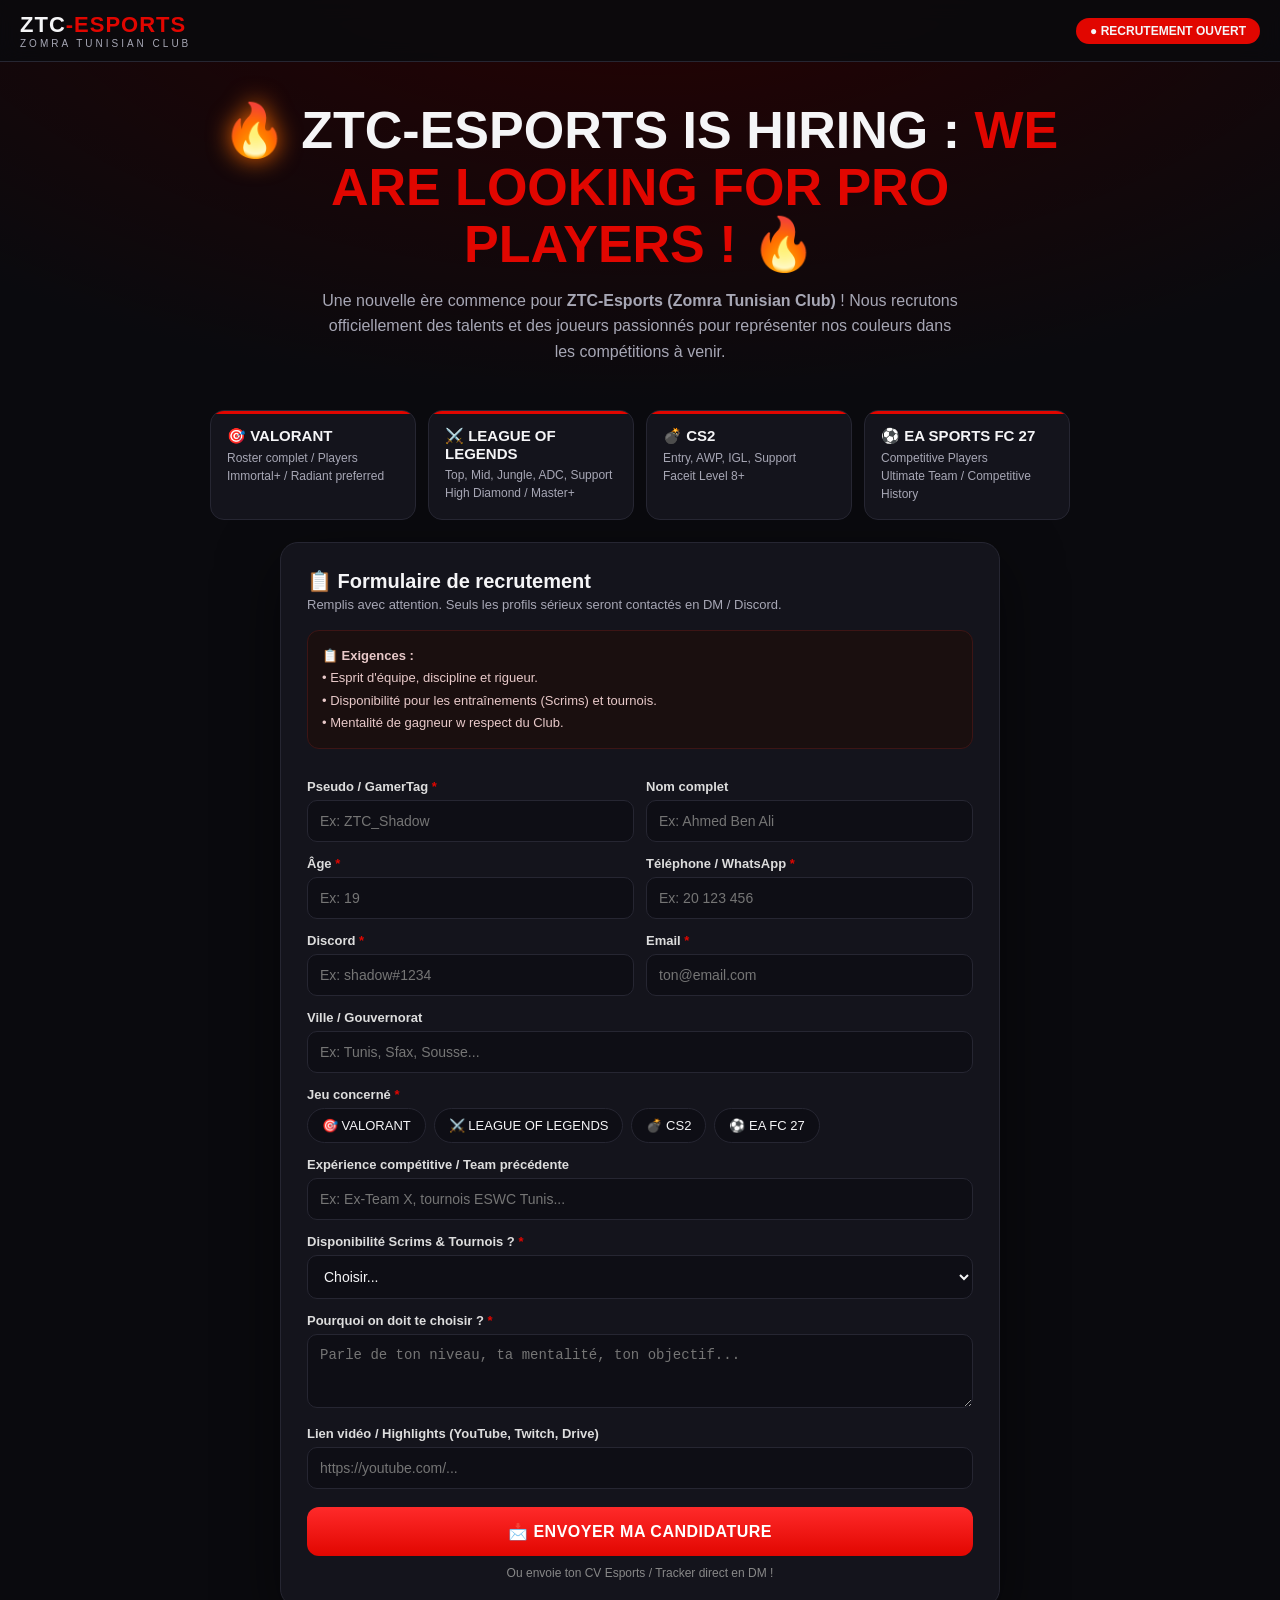
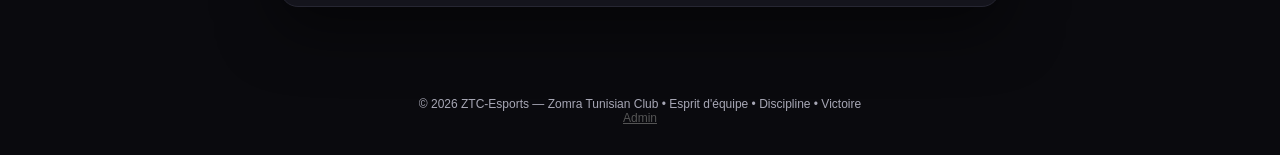
==== ztc-recrutement.html @ c53e6dd2 "ZTC-Esports recrutement form -> Discord webhook" ====
<!DOCTYPE html>
<html lang="fr">
<head>
<meta charset="UTF-8" />
<meta name="viewport" content="width=device-width, initial-scale=1.0" />
<title>ZTC-Esports — Recrutement Pro Players</title>
<meta name="description" content="ZTC-Esports (Zomra Tunisian Club) recrute : VALORANT, League of Legends, CS2, EA FC 27. Postule maintenant !" />
<style>
*{margin:0;padding:0;box-sizing:border-box}
:root{--red:#e10600;--red2:#ff2a2a;--bg:#0a0a0e;--card:#14141c;--line:#262632;--txt:#f5f5f7;--mut:#a7a7b5;--gold:#d4af37}
body{font-family:'Segoe UI',Arial,sans-serif;background:radial-gradient(1000px 500px at 50% -100px,#2a0000,transparent),var(--bg);color:var(--txt);min-height:100vh}
.top{position:sticky;top:0;z-index:10;background:rgba(10,10,14,.9);backdrop-filter:blur(10px);border-bottom:1px solid var(--line);display:flex;align-items:center;justify-content:space-between;padding:12px 20px}
.logo{font-weight:900;font-size:22px;letter-spacing:1px}.logo span{color:var(--red)}.logo small{display:block;font-size:10px;letter-spacing:3px;color:var(--mut);font-weight:400}
.badge{background:var(--red);padding:6px 14px;border-radius:20px;font-size:12px;font-weight:800;animation:pulse 1.6s infinite}
@keyframes pulse{0%,100%{box-shadow:0 0 0 0 rgba(225,6,0,.6)}50%{box-shadow:0 0 0 8px rgba(225,6,0,0)}}
.hero{max-width:900px;margin:0 auto;padding:40px 20px 10px;text-align:center}
.hero h1{font-size:clamp(28px,5vw,52px);font-weight:900;line-height:1.1}.hero h1 .fire{filter:drop-shadow(0 0 12px #ff6a00)}
.hero h1 .red{color:var(--red)}
.hero p.sub{color:var(--mut);margin:14px auto;max-width:640px;line-height:1.6}
.games{display:grid;grid-template-columns:repeat(auto-fit,minmax(180px,1fr));gap:12px;max-width:900px;margin:22px auto;padding:0 20px}
.g{background:var(--card);border:1px solid var(--line);border-radius:14px;padding:16px;text-align:left;position:relative;overflow:hidden}
.g::after{content:'';position:absolute;top:0;left:0;right:0;height:3px;background:var(--red)}
.g b{display:block;font-size:15px;margin-bottom:4px}.g small{color:var(--mut);font-size:12px;line-height:1.5;display:block}
.wrap{max-width:760px;margin:20px auto 60px;padding:0 20px}
.form-card{background:var(--card);border:1px solid var(--line);border-radius:18px;padding:26px;box-shadow:0 20px 60px rgba(0,0,0,.5)}
.form-card h2{font-size:20px;margin-bottom:4px}.form-card p.hint{color:var(--mut);font-size:13px;margin-bottom:18px}
label{display:block;font-size:13px;font-weight:700;margin:14px 0 6px;color:#ddd}label i{color:var(--red);font-style:normal}
input,select,textarea{width:100%;background:#0e0e15;border:1px solid var(--line);color:var(--txt);border-radius:10px;padding:12px;font-size:14px;outline:none}
input:focus,select:focus,textarea:focus{border-color:var(--red)}
.row2{display:grid;grid-template-columns:1fr 1fr;gap:12px}@media(max-width:600px){.row2{grid-template-columns:1fr}}
.chips{display:flex;flex-wrap:wrap;gap:8px;margin-top:6px}
.chip{border:1px solid var(--line);background:#0e0e15;padding:9px 14px;border-radius:20px;font-size:13px;cursor:pointer;user-select:none}
.chip.active{background:var(--red);border-color:var(--red);font-weight:800}
.gamebox{display:none;background:#0e0e15;border:1px dashed #3a3a4a;border-radius:12px;padding:14px;margin-top:12px}
.gamebox.show{display:block}
.req{background:#1a0f0f;border:1px solid #3d1515;border-radius:12px;padding:14px;margin:16px 0;font-size:13px;line-height:1.7;color:#e8c9c9}
.btn{width:100%;background:linear-gradient(180deg,var(--red2),var(--red));border:none;color:#fff;font-weight:900;font-size:16px;padding:15px;border-radius:12px;cursor:pointer;margin-top:18px;letter-spacing:.5px}
.btn:active{transform:scale(.99)}
.btn.ghost{background:transparent;border:1px solid var(--line);margin-top:10px;font-size:14px}
.success{display:none;text-align:center;padding:20px 0}.success.show{display:block}
.success .ok{font-size:52px}.share{display:flex;gap:10px;margin-top:14px;flex-wrap:wrap}.share a,.share button{flex:1;min-width:160px;text-align:center;text-decoration:none;padding:13px;border-radius:10px;font-weight:800;font-size:14px;cursor:pointer;border:none}
.wa{background:#25D366;color:#fff}.copy{background:#fff;color:#111}.csv{background:transparent;color:var(--mut);border:1px solid var(--line)}
footer{text-align:center;color:var(--mut);font-size:12px;padding:30px}
table{width:100%;font-size:12px;border-collapse:collapse;margin-top:12px}th,td{border:1px solid var(--line);padding:8px;text-align:left}th{background:#000}
#adminBox{display:none;margin-top:20px}
</style>
</head>
<body>
<div class="top">
  <div class="logo">ZTC<span>-ESPORTS</span><small>ZOMRA TUNISIAN CLUB</small></div>
  <div class="badge">● RECRUTEMENT OUVERT</div>
</div>

<div class="hero">
  <h1><span class="fire">🔥</span> ZTC-ESPORTS IS HIRING : <span class="red">WE ARE LOOKING FOR PRO PLAYERS !</span> 🔥</h1>
  <p class="sub">Une nouvelle ère commence pour <b>ZTC-Esports (Zomra Tunisian Club)</b> ! Nous recrutons officiellement des talents et des joueurs passionnés pour représenter nos couleurs dans les compétitions à venir.</p>
</div>

<div class="games">
  <div class="g"><b>🎯 VALORANT</b><small>Roster complet / Players<br>Immortal+ / Radiant preferred</small></div>
  <div class="g"><b>⚔️ LEAGUE OF LEGENDS</b><small>Top, Mid, Jungle, ADC, Support<br>High Diamond / Master+</small></div>
  <div class="g"><b>💣 CS2</b><small>Entry, AWP, IGL, Support<br>Faceit Level 8+</small></div>
  <div class="g"><b>⚽ EA SPORTS FC 27</b><small>Competitive Players<br>Ultimate Team / Competitive History</small></div>
</div>

<div class="wrap">
<div class="form-card" id="formCard">
  <h2>📋 Formulaire de recrutement</h2>
  <p class="hint">Remplis avec attention. Seuls les profils sérieux seront contactés en DM / Discord.</p>

  <div class="req">
    <b>📋 Exigences :</b><br>
    • Esprit d'équipe, discipline et rigueur.<br>
    • Disponibilité pour les entraînements (Scrims) et tournois.<br>
    • Mentalité de gagneur w respect du Club.
  </div>

  <form id="applyForm">
    <div class="row2">
      <div><label>Pseudo / GamerTag <i>*</i></label><input name="pseudo" required placeholder="Ex: ZTC_Shadow" /></div>
      <div><label>Nom complet</label><input name="nom" placeholder="Ex: Ahmed Ben Ali" /></div>
    </div>
    <div class="row2">
      <div><label>Âge <i>*</i></label><input name="age" type="number" min="13" max="40" required placeholder="Ex: 19" /></div>
      <div><label>Téléphone / WhatsApp <i>*</i></label><input name="phone" required placeholder="Ex: 20 123 456" /></div>
    </div>
    <div class="row2">
      <div><label>Discord <i>*</i></label><input name="discord" required placeholder="Ex: shadow#1234" /></div>
      <div><label>Email <i>*</i></label><input name="email" type="email" required placeholder="ton@email.com" /></div>
    </div>
    <label>Ville / Gouvernorat</label>
    <input name="ville" placeholder="Ex: Tunis, Sfax, Sousse..." />

    <label>Jeu concerné <i>*</i></label>
    <div class="chips" id="gameChips">
      <div class="chip" data-g="VALORANT">🎯 VALORANT</div>
      <div class="chip" data-g="LEAGUE OF LEGENDS">⚔️ LEAGUE OF LEGENDS</div>
      <div class="chip" data-g="CS2">💣 CS2</div>
      <div class="chip" data-g="EA FC 27">⚽ EA FC 27</div>
    </div>
    <input type="hidden" name="jeu" id="jeuInput" required />

    <!-- VALORANT -->
    <div class="gamebox" id="box-VALORANT">
      <label>Rank actuel <i>*</i></label>
      <select name="val_rank"><option value="">Choisir...</option><option>Silver-Gold</option><option>Platinum-Diamond</option><option>Immortal</option><option>Radiant</option></select>
      <label>Rôle principal</label>
      <select name="val_role"><option value="">Choisir...</option><option>Duelist</option><option>Initiator</option><option>Controller</option><option>Sentinel</option><option>Flex</option></select>
      <label>Tracker / Valorant Profile Link <i>*</i></label>
      <input name="val_tracker" placeholder="https://tracker.gg/valorant/..." />
    </div>
    <!-- LOL -->
    <div class="gamebox" id="box-LEAGUE OF LEGENDS">
      <label>Rank <i>*</i></label>
      <select name="lol_rank"><option value="">Choisir...</option><option>Platinum</option><option>Diamond</option><option>Master+</option><option>Challenger</option></select>
      <label>Poste <i>*</i></label>
      <select name="lol_role"><option value="">Choisir...</option><option>Top</option><option>Jungle</option><option>Mid</option><option>ADC</option><option>Support</option></select>
      <label>Main Champions (3)</label><input name="lol_champs" placeholder="Ex: Yasuo, Lee Sin, Jinx" />
      <label>OP.GG / U.GG Link <i>*</i></label><input name="lol_opgg" placeholder="https://op.gg/..." />
    </div>
    <!-- CS2 -->
    <div class="gamebox" id="box-CS2">
      <label>Faceit Level / Premier Rating <i>*</i></label><input name="cs_rank" placeholder="Ex: Faceit 10 - 2500 ELO" />
      <label>Rôle <i>*</i></label>
      <select name="cs_role"><option value="">Choisir...</option><option>Entry</option><option>AWP</option><option>IGL</option><option>Support</option><option>Rifler</option></select>
      <label>Faceit / Steam Link <i>*</i></label><input name="cs_link" placeholder="https://faceit.com/..." />
    </div>
    <!-- FC27 -->
    <div class="gamebox" id="box-EA FC 27">
      <label>Mode <i>*</i></label>
      <select name="fc_mode"><option value="">Choisir...</option><option>Ultimate Team</option><option>Clubs</option><option>Kick-Off compétitif</option></select>
      <label>PSN / EA ID / Xbox Gamertag <i>*</i></label><input name="fc_id" placeholder="Ex: ZTC_Ahmed_TN" />
      <label>Palmarès / Historique tournois</label><textarea name="fc_palmares" rows="2" placeholder="Tournois joués, classements..."></textarea>
    </div>

    <label>Expérience compétitive / Team précédente</label>
    <input name="experience" placeholder="Ex: Ex-Team X, tournois ESWC Tunis..." />
    <label>Disponibilité Scrims & Tournois ? <i>*</i></label>
    <select name="dispo" required><option value="">Choisir...</option><option>Oui 100% disponible</option><option>Oui le soir seulement</option><option>Week-end seulement</option><option>Non</option></select>
    <label>Pourquoi on doit te choisir ? <i>*</i></label>
    <textarea name="motivation" rows="3" required placeholder="Parle de ton niveau, ta mentalité, ton objectif..."></textarea>
    <label>Lien vidéo / Highlights (YouTube, Twitch, Drive)</label>
    <input name="video" placeholder="https://youtube.com/..." />

    <button class="btn" type="submit">📩 ENVOYER MA CANDIDATURE</button>
    <p style="text-align:center;color:#888;font-size:12px;margin-top:10px">Ou envoie ton CV Esports / Tracker direct en DM !</p>
  </form>

  <div class="success" id="successBox">
    <div class="ok">✅</div>
    <h2>Merci ! Candidature envoyée au Discord ZTC.</h2>
    <p class="hint" id="recapText" style="margin-top:8px"></p>
    <p class="hint" id="discordStatus" style="margin-top:8px;color:#57F287"></p>
    <div class="share">
      <button class="copy" id="copyBtn" type="button">Copier candidature</button>
    </div>
    <button class="btn ghost" onclick="location.reload()">+ Nouvelle candidature</button>
  </div>

  <div id="adminBox">
    <h3>👑 Candidatures reçues (<span id="cCount">0</span>)</h3>
    <div style="overflow:auto"><table id="cTable"><thead><tr><th>Date</th><th>Pseudo</th><th>Jeu</th><th>Rank/Rôle</th><th>Discord</th><th>Phone</th><th>Tracker</th></tr></thead><tbody></tbody></table></div>
    <button class="btn ghost" id="csvBtn">⬇ Exporter CSV (Excel / Google Sheet)</button>
  </div>
</div>
</div>

<footer>© 2026 ZTC-Esports — Zomra Tunisian Club • Esprit d'équipe • Discipline • Victoire<br><a href="?admin=1" style="color:#555">Admin</a></footer>

<script>
// CONFIG : 7ot Webhook URL mta3 Discord channel houni
// Kifech tjibou : Discord Server > Paramètres salon #recrutement > Intégrations > Webhooks > Nouveau webhook > Copier l'URL
// Exemple : https://discord.com/api/webhooks/1507164.../AbCdEf...
const DISCORD_WEBHOOK_URL = "https://discord.com/api/webhooks/1552377713334030497/cO3SZUS7Lhr7qfi8pFpoDiWa4bCMn7FBnalMcMgjkDfc_woODzR3Fo93ZoLMp0scJgVD";
const chips = document.querySelectorAll('.chip');
const jeuInput = document.getElementById('jeuInput');
let game = "";
chips.forEach(c=>c.addEventListener('click',()=>{
  chips.forEach(x=>x.classList.remove('active'));c.classList.add('active');
  game=c.dataset.g;jeuInput.value=game;
  document.querySelectorAll('.gamebox').forEach(b=>b.classList.remove('show'));
  const b=document.getElementById('box-'+game);if(b)b.classList.add('show');
}));
document.getElementById('applyForm').addEventListener('submit',async function(e){
  e.preventDefault();
  if(!game){alert('Ekhtar el jeu (VALORANT / LoL / CS2 / FC27)');return;}
  const btn=e.target.querySelector('button[type=submit]');btn.disabled=true;btn.textContent='⏳ Envoi vers Discord...';
  const fd=new FormData(e.target);const d=Object.fromEntries(fd.entries());
  d.date=new Date().toLocaleString('fr-TN');
  // save local
  const all=JSON.parse(localStorage.getItem('ztc_candidates')||'[]');all.push(d);
  localStorage.setItem('ztc_candidates',JSON.stringify(all));
  // build discord embed
  const tracker=d.val_tracker||d.lol_opgg||d.cs_link||d.fc_id||'-';
  const rank=d.val_rank||d.lol_rank||d.cs_rank||d.fc_mode||'-';
  const role=d.val_role||d.lol_role||d.cs_role||d.lol_champs||'-';
  const embed={
    title:"🔥 NOUVELLE CANDIDATURE — ZTC-Esports",
    color:14713344,
    fields:[
      {name:"🎮 Pseudo",value:String(d.pseudo||'-').slice(0,100),inline:true},
      {name:"🎯 Jeu",value:String(d.jeu||'-').slice(0,100),inline:true},
      {name:"🏆 Rank",value:String(rank).slice(0,100),inline:true},
      {name:"🛡 Rôle",value:String(role).slice(0,100),inline:true},
      {name:"👤 Age / Ville",value:`${d.age||'-'} ans — ${d.ville||'-'}`.slice(0,100),inline:true},
      {name:"📞 Tel",value:String(d.phone||'-').slice(0,100),inline:true},
      {name:"💬 Discord",value:String(d.discord||'-').slice(0,100),inline:false},
      {name:"📧 Email",value:String(d.email||'-').slice(0,100),inline:true},
      {name:"🔗 Tracker",value:String(tracker).slice(0,300),inline:false},
      {name:"🎓 Expérience",value:String(d.experience||'-').slice(0,500),inline:false},
      {name:"📅 Dispo",value:String(d.dispo||'-').slice(0,100),inline:true},
      {name:"🎬 Vidéo",value:String(d.video||'-').slice(0,300),inline:false},
      {name:"💪 Motivation",value:String(d.motivation||'-').slice(0,1000),inline:false}
    ],
    footer:{text:"ZTC-Esports • "+(d.date||'')},
    timestamp:new Date().toISOString()
  };
  let ok=false,err='';
  if(!DISCORD_WEBHOOK_URL || DISCORD_WEBHOOK_URL.includes('COLLE_TON')){
    err='Webhook ma t7atch : 7ot DISCORD_WEBHOOK_URL fi code.';
  } else {
    try{
      const r=await fetch(DISCORD_WEBHOOK_URL,{method:'POST',headers:{'Content-Type':'application/json'},body:JSON.stringify({username:'ZTC Recrutement',embeds:[embed]})});
      ok=r.ok;if(!r.ok)err='Discord rej3a '+r.status;
    }catch(ex){err=ex.message;}
  }
  document.getElementById('recapText').innerHTML=`<b>${d.pseudo}</b> — ${d.jeu} • ${rank} ${role}<br>On te contactera sur Discord <b>${d.discord}</b> si ton profil est retenu. GL HF !`;
  document.getElementById('discordStatus').textContent=ok?'✅ Tawslet l Discord channel mte3ek direct.':'⚠ '+err+' (candidature ma7foutha local, a3mel Export CSV fi ?admin=1)';
  document.getElementById('discordStatus').style.color=ok?'#57F287':'#ff5a5a';
  e.target.style.display='none';document.getElementById('successBox').classList.add('show');
  window._lastCand=d;
});
document.getElementById('copyBtn').addEventListener('click',()=>{
  const d=window._lastCand;if(!d)return;
  const t=`ZTC Candidature - ${d.pseudo} (${d.jeu}) - ${d.age}ans - ${d.phone} - Discord:${d.discord} - Tracker:${d.val_tracker||d.lol_opgg||d.cs_link||d.fc_id||'-'} - Dispo:${d.dispo} - Motiv:${d.motivation}`;
  navigator.clipboard.writeText(t);alert('Candidature copiée !');
});
// admin mode ?admin=1
if(location.search.includes('admin=1')){
  const box=document.getElementById('adminBox');box.style.display='block';
  const all=JSON.parse(localStorage.getItem('ztc_candidates')||'[]');
  document.getElementById('cCount').textContent=all.length;
  const tb=document.querySelector('#cTable tbody');
  all.forEach(c=>{const tr=document.createElement('tr');
    const tracker=c.val_tracker||c.lol_opgg||c.cs_link||c.fc_id||'';
    const rank=c.val_rank||c.lol_rank||c.cs_rank||c.fc_mode||'';
    const role=c.val_role||c.lol_role||c.cs_role||'';
    tr.innerHTML=`<td>${c.date||''}</td><td>${c.pseudo||''}</td><td>${c.jeu||''}</td><td>${rank} ${role}</td><td>${c.discord||''}</td><td>${c.phone||''}</td><td style="max-width:180px;overflow:hidden;text-overflow:ellipsis">${tracker}</td>`;
    tb.appendChild(tr);});
  document.getElementById('csvBtn').addEventListener('click',()=>{
    if(!all.length){alert('Ma fammech candidatures');return;}
    const keys=Object.keys(all[0]);
    const csv=[keys.join(';')].concat(all.map(o=>keys.map(k=>`"${(o[k]||'').toString().replace(/"/g,'""')}"`).join(';'))).join('\n');
    const a=document.createElement('a');a.href=URL.createObjectURL(new Blob(["\ufeff"+csv],{type:'text/csv'}));a.download='ztc-candidatures.csv';a.click();
  });
}
</script>
</body>
</html>
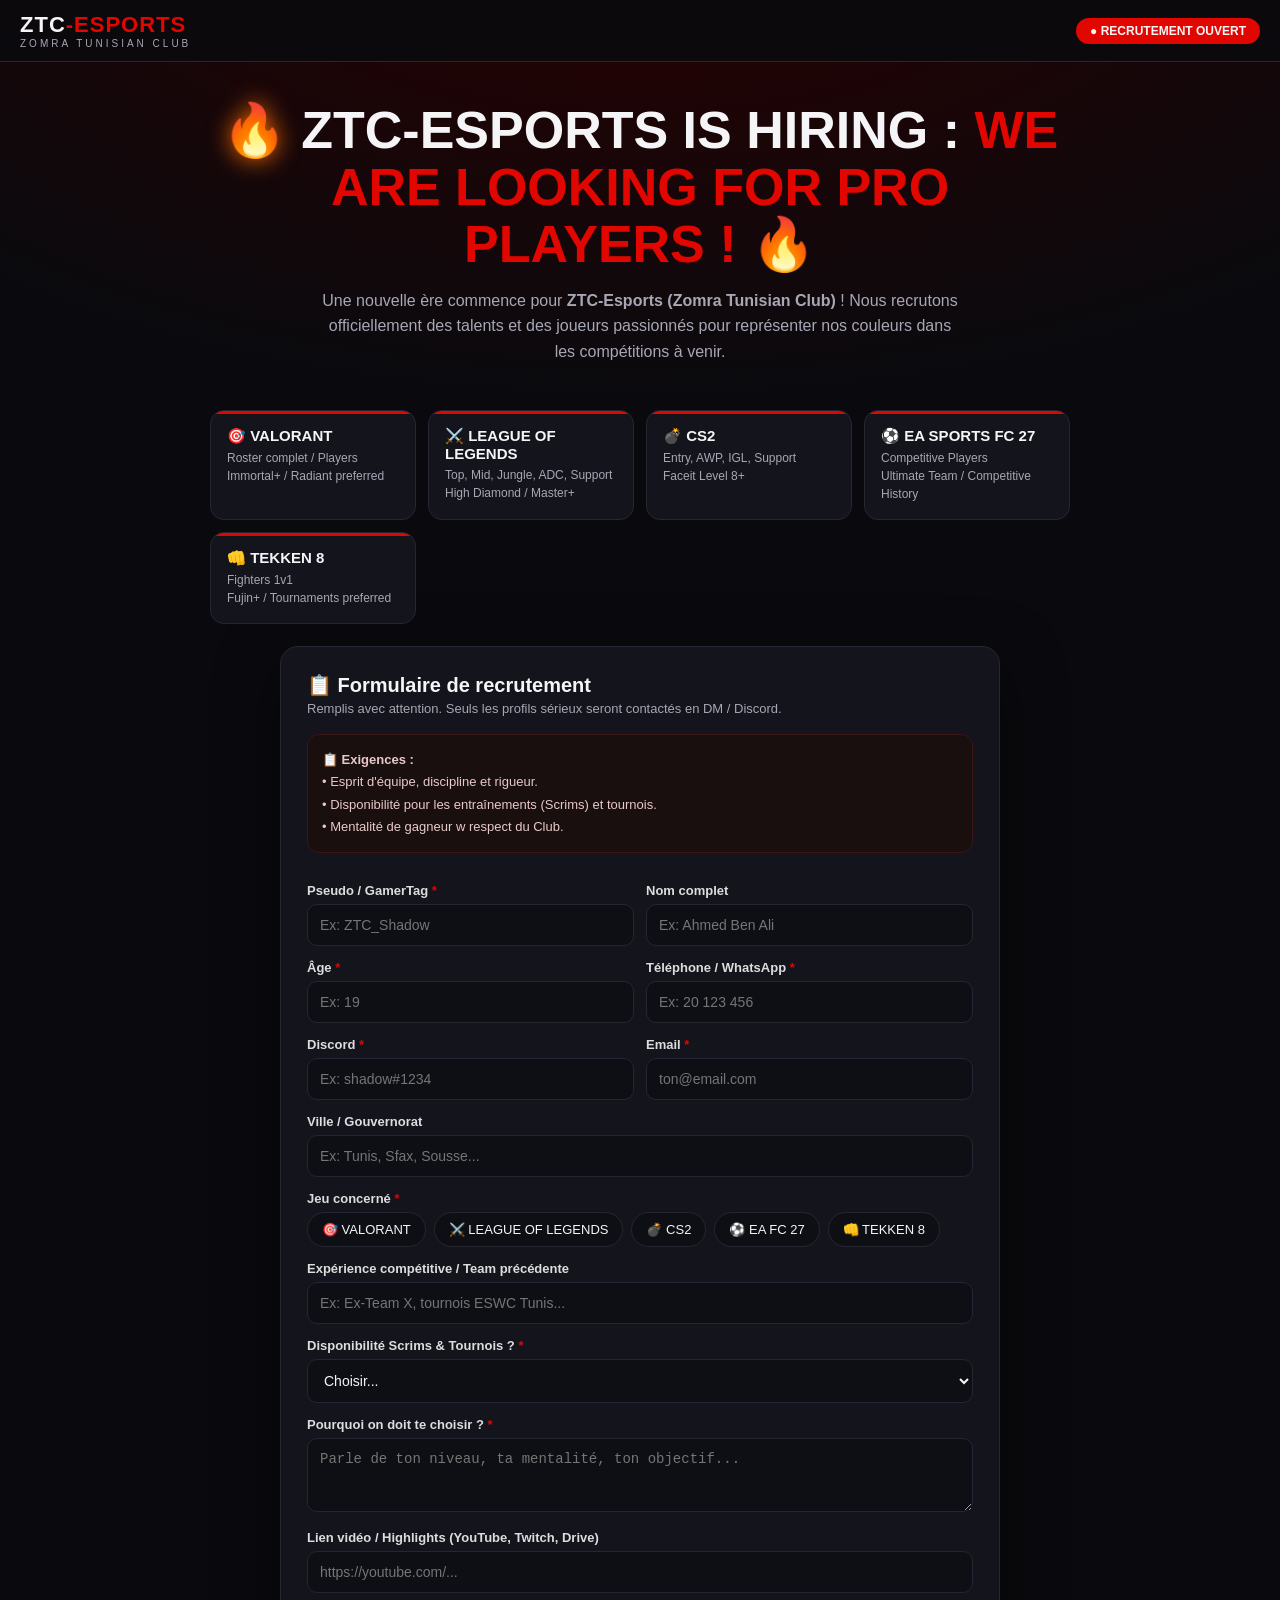
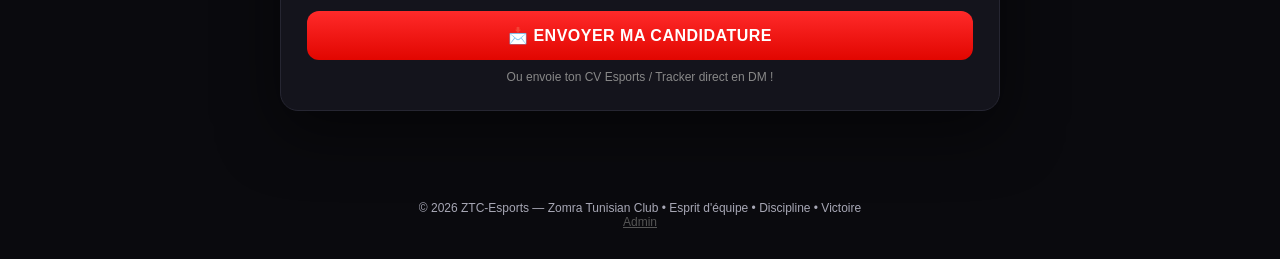
==== commit b2f35bb4: "Recrutement: ajout TEKKEN 8 (rank, main, ID, Discord, admin, CSV)" ====
--- a/ztc-recrutement.html
+++ b/ztc-recrutement.html
@@ -4,7 +4,7 @@
 <meta charset="UTF-8" />
 <meta name="viewport" content="width=device-width, initial-scale=1.0" />
 <title>ZTC-Esports — Recrutement Pro Players</title>
-<meta name="description" content="ZTC-Esports (Zomra Tunisian Club) recrute : VALORANT, League of Legends, CS2, EA FC 27. Postule maintenant !" />
+<meta name="description" content="ZTC-Esports (Zomra Tunisian Club) recrute : VALORANT, League of Legends, CS2, EA FC 27, TEKKEN 8. Postule maintenant !" />
 <style>
 *{margin:0;padding:0;box-sizing:border-box}
 :root{--red:#e10600;--red2:#ff2a2a;--bg:#0a0a0e;--card:#14141c;--line:#262632;--txt:#f5f5f7;--mut:#a7a7b5;--gold:#d4af37}
@@ -61,6 +61,7 @@
   <div class="g"><b>⚔️ LEAGUE OF LEGENDS</b><small>Top, Mid, Jungle, ADC, Support<br>High Diamond / Master+</small></div>
   <div class="g"><b>💣 CS2</b><small>Entry, AWP, IGL, Support<br>Faceit Level 8+</small></div>
   <div class="g"><b>⚽ EA SPORTS FC 27</b><small>Competitive Players<br>Ultimate Team / Competitive History</small></div>
+  <div class="g"><b>👊 TEKKEN 8</b><small>Fighters 1v1<br>Fujin+ / Tournaments preferred</small></div>
 </div>
 
 <div class="wrap">
@@ -97,6 +98,7 @@
       <div class="chip" data-g="LEAGUE OF LEGENDS">⚔️ LEAGUE OF LEGENDS</div>
       <div class="chip" data-g="CS2">💣 CS2</div>
       <div class="chip" data-g="EA FC 27">⚽ EA FC 27</div>
+      <div class="chip" data-g="TEKKEN 8">👊 TEKKEN 8</div>
     </div>
     <input type="hidden" name="jeu" id="jeuInput" required />
 
@@ -104,7 +106,7 @@
     <div class="gamebox" id="box-VALORANT">
       <label>Rank actuel <i>*</i></label>
       <select name="val_rank"><option value="">Choisir...</option><option>Silver-Gold</option><option>Platinum-Diamond</option><option>Immortal</option><option>Radiant</option></select>
-      <label>Rôle principal</label>
+      <label>Rôle principal <i>*</i></label>
       <select name="val_role"><option value="">Choisir...</option><option>Duelist</option><option>Initiator</option><option>Controller</option><option>Sentinel</option><option>Flex</option></select>
       <label>Tracker / Valorant Profile Link <i>*</i></label>
       <input name="val_tracker" placeholder="https://tracker.gg/valorant/..." />
@@ -132,6 +134,15 @@
       <label>PSN / EA ID / Xbox Gamertag <i>*</i></label><input name="fc_id" placeholder="Ex: ZTC_Ahmed_TN" />
       <label>Palmarès / Historique tournois</label><textarea name="fc_palmares" rows="2" placeholder="Tournois joués, classements..."></textarea>
     </div>
+    <!-- TEKKEN 8 -->
+    <div class="gamebox" id="box-TEKKEN 8">
+      <label>Rank actuel <i>*</i></label>
+      <select name="tk_rank"><option value="">Choisir...</option><option>1st-10th Dan</option><option>Mighty Ruler</option><option>Flame Ruler</option><option>Battle Ruler</option><option>Fujin</option><option>Raijin</option><option>Kishin</option><option>Bushin</option><option>Tekken King</option><option>Tekken Emperor</option><option>Tekken God+</option></select>
+      <label>Main (personnage) <i>*</i></label>
+      <select name="tk_main"><option value="">Choisir...</option><option>Jin</option><option>Kazuya</option><option>Heihachi</option><option>Reina</option><option>Paul</option><option>Law</option><option>King</option><option>Nina</option><option>Hwoarang</option><option>Jin Devil / Devil Jin</option><option>Yoshimitsu</option><option>Dragunov</option><option>Feng</option><option>Lars</option><option>Alisa</option><option>Xiaoyu</option><option>Asuka</option><option>Lili</option><option>Shaheen</option><option>Claudio</option><option>Leo</option><option>Steve</option><option>Bryan</option><option>Jack-8</option><option>Kuma / Panda</option><option>Lee</option><option>Leroy</option><option>Zafina</option><option>Raven</option><option>Victor</option><option>Azucena</option><option>Autre</option></select>
+      <label>Tekken ID / PSN / Xbox / Steam ID <i>*</i></label><input name="tk_id" placeholder="Ex: ZTC_Kazuya_TN" />
+      <label>Palmarès / Tournois offline & online</label><textarea name="tk_palmares" rows="2" placeholder="Tournois joués, top 8, classements..."></textarea>
+    </div>
 
     <label>Expérience compétitive / Team précédente</label>
     <input name="experience" placeholder="Ex: Ex-Team X, tournois ESWC Tunis..." />
@@ -174,16 +185,30 @@
 const DISCORD_WEBHOOK_URL = "https://discord.com/api/webhooks/1552377713334030497/cO3SZUS7Lhr7qfi8pFpoDiWa4bCMn7FBnalMcMgjkDfc_woODzR3Fo93ZoLMp0scJgVD";
 const chips = document.querySelectorAll('.chip');
 const jeuInput = document.getElementById('jeuInput');
+const applyForm = document.getElementById('applyForm');
+// Champs obligatoires par jeu (rank + rôle + lien tracker)
+const REQ_FIELDS = {
+  "VALORANT": ["val_rank","val_role","val_tracker"],
+  "LEAGUE OF LEGENDS": ["lol_rank","lol_role","lol_opgg"],
+  "CS2": ["cs_rank","cs_role","cs_link"],
+  "EA FC 27": ["fc_mode","fc_id"],
+  "TEKKEN 8": ["tk_rank","tk_main","tk_id"]
+};
+function syncRequired(){
+  Object.values(REQ_FIELDS).flat().forEach(n=>{const el=applyForm.elements[n];if(el)el.required=false;});
+  (REQ_FIELDS[game]||[]).forEach(n=>{const el=applyForm.elements[n];if(el)el.required=true;});
+}
 let game = "";
 chips.forEach(c=>c.addEventListener('click',()=>{
   chips.forEach(x=>x.classList.remove('active'));c.classList.add('active');
   game=c.dataset.g;jeuInput.value=game;
   document.querySelectorAll('.gamebox').forEach(b=>b.classList.remove('show'));
   const b=document.getElementById('box-'+game);if(b)b.classList.add('show');
+  syncRequired();
 }));
 document.getElementById('applyForm').addEventListener('submit',async function(e){
   e.preventDefault();
-  if(!game){alert('Ekhtar el jeu (VALORANT / LoL / CS2 / FC27)');return;}
+  if(!game){alert('Ekhtar el jeu (VALORANT / LoL / CS2 / FC27 / TEKKEN 8)');return;}
   const btn=e.target.querySelector('button[type=submit]');btn.disabled=true;btn.textContent='⏳ Envoi vers Discord...';
   const fd=new FormData(e.target);const d=Object.fromEntries(fd.entries());
   d.date=new Date().toLocaleString('fr-TN');
@@ -191,9 +216,9 @@
   const all=JSON.parse(localStorage.getItem('ztc_candidates')||'[]');all.push(d);
   localStorage.setItem('ztc_candidates',JSON.stringify(all));
   // build discord embed
-  const tracker=d.val_tracker||d.lol_opgg||d.cs_link||d.fc_id||'-';
-  const rank=d.val_rank||d.lol_rank||d.cs_rank||d.fc_mode||'-';
-  const role=d.val_role||d.lol_role||d.cs_role||d.lol_champs||'-';
+  const tracker=d.val_tracker||d.lol_opgg||d.cs_link||d.fc_id||d.tk_id||'-';
+  const rank=d.val_rank||d.lol_rank||d.cs_rank||d.fc_mode||d.tk_rank||'-';
+  const role=d.val_role||d.lol_role||d.cs_role||d.lol_champs||d.tk_main||'-';
   const embed={
     title:"🔥 NOUVELLE CANDIDATURE — ZTC-Esports",
     color:14713344,
@@ -232,7 +257,7 @@
 });
 document.getElementById('copyBtn').addEventListener('click',()=>{
   const d=window._lastCand;if(!d)return;
-  const t=`ZTC Candidature - ${d.pseudo} (${d.jeu}) - ${d.age}ans - ${d.phone} - Discord:${d.discord} - Tracker:${d.val_tracker||d.lol_opgg||d.cs_link||d.fc_id||'-'} - Dispo:${d.dispo} - Motiv:${d.motivation}`;
+  const t=`ZTC Candidature - ${d.pseudo} (${d.jeu}) - ${d.age}ans - ${d.phone} - Discord:${d.discord} - Tracker:${d.val_tracker||d.lol_opgg||d.cs_link||d.fc_id||d.tk_id||'-'} - Dispo:${d.dispo} - Motiv:${d.motivation}`;
   navigator.clipboard.writeText(t);alert('Candidature copiée !');
 });
 // admin mode ?admin=1
@@ -242,9 +267,9 @@
   document.getElementById('cCount').textContent=all.length;
   const tb=document.querySelector('#cTable tbody');
   all.forEach(c=>{const tr=document.createElement('tr');
-    const tracker=c.val_tracker||c.lol_opgg||c.cs_link||c.fc_id||'';
-    const rank=c.val_rank||c.lol_rank||c.cs_rank||c.fc_mode||'';
-    const role=c.val_role||c.lol_role||c.cs_role||'';
+    const tracker=c.val_tracker||c.lol_opgg||c.cs_link||c.fc_id||c.tk_id||'';
+    const rank=c.val_rank||c.lol_rank||c.cs_rank||c.fc_mode||c.tk_rank||'';
+    const role=c.val_role||c.lol_role||c.cs_role||c.tk_main||'';
     tr.innerHTML=`<td>${c.date||''}</td><td>${c.pseudo||''}</td><td>${c.jeu||''}</td><td>${rank} ${role}</td><td>${c.discord||''}</td><td>${c.phone||''}</td><td style="max-width:180px;overflow:hidden;text-overflow:ellipsis">${tracker}</td>`;
     tb.appendChild(tr);});
   document.getElementById('csvBtn').addEventListener('click',()=>{
